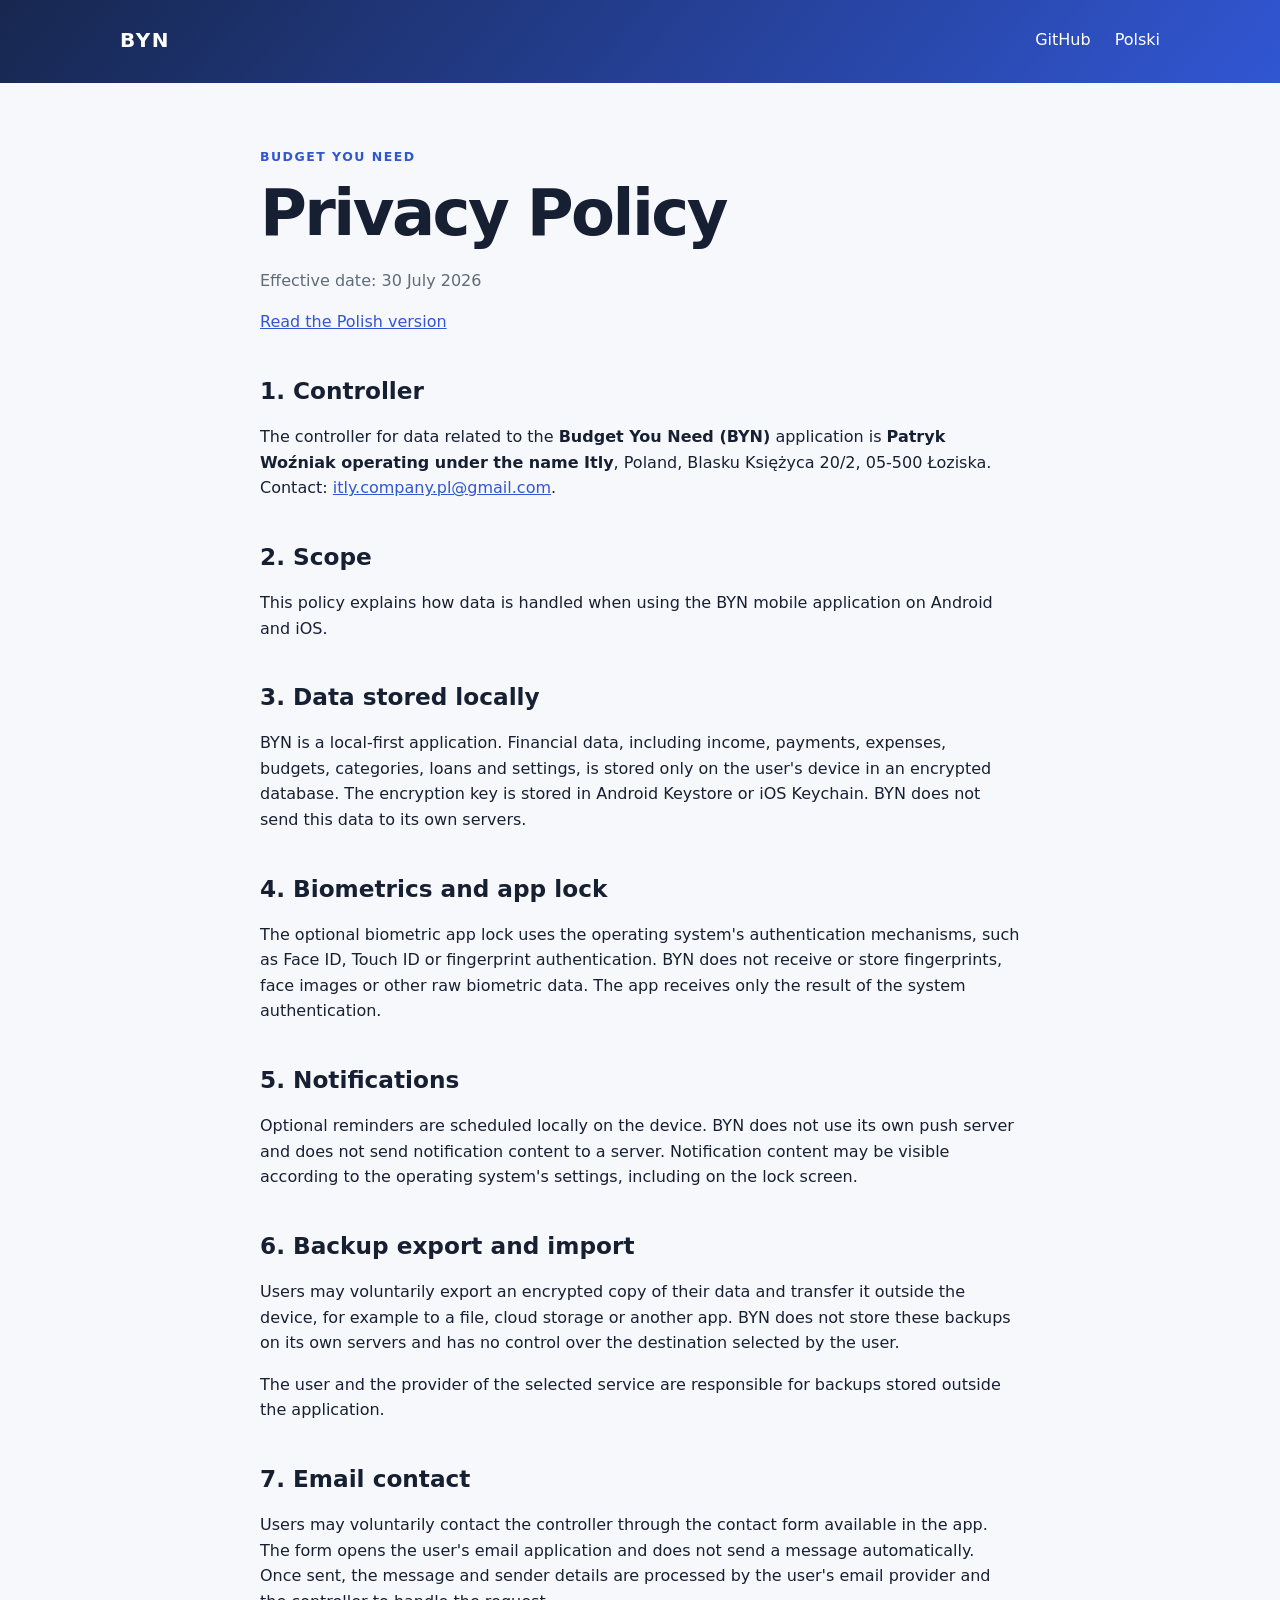
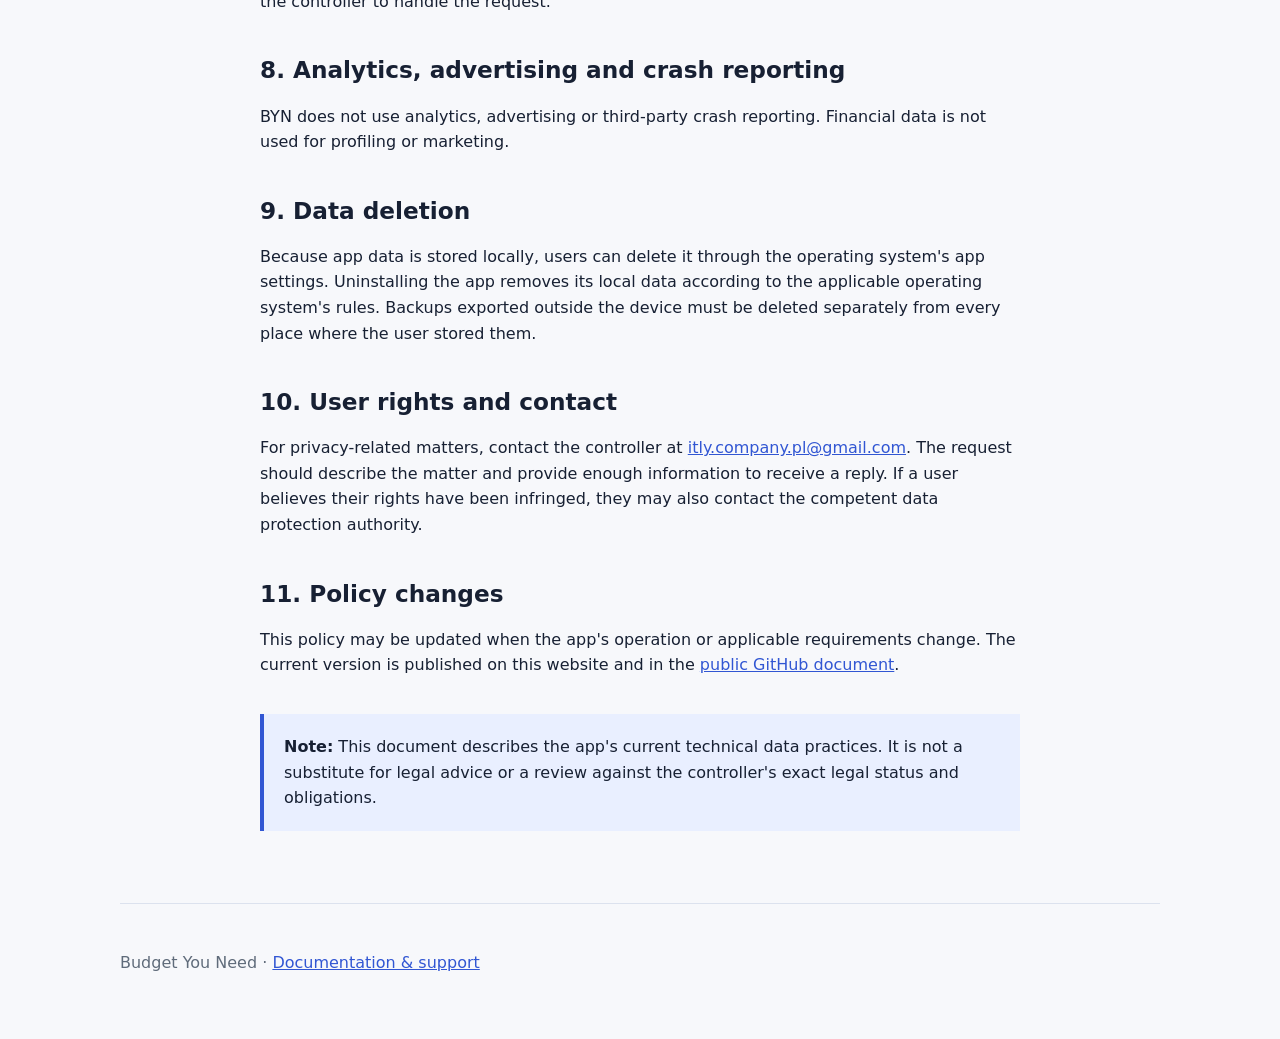
==== site/privacy-policy.html @ f7d80fc5 "Add GitHub Pages documentation site" ====
<!doctype html>
<html lang="en">
  <head>
    <meta charset="utf-8">
    <meta name="viewport" content="width=device-width, initial-scale=1">
    <meta name="description" content="Budget You Need Privacy Policy.">
    <title>Privacy Policy — Budget You Need</title>
    <link rel="stylesheet" href="assets/site.css">
  </head>
  <body>
    <header class="page-header">
      <nav aria-label="Main navigation">
        <a class="brand" href="./">BYN</a>
        <a href="https://github.com/Spleenzy/BudgetYouNeedDocs">GitHub</a>
        <a href="https://github.com/Spleenzy/BudgetYouNeedDocs/blob/main/PRIVACY_POLICY_PL.md">Polski</a>
      </nav>
    </header>
    <main class="document">
      <p class="eyebrow">Budget You Need</p>
      <h1>Privacy Policy</h1>
      <p class="effective">Effective date: 30 July 2026</p>
      <p><a href="https://github.com/Spleenzy/BudgetYouNeedDocs/blob/main/PRIVACY_POLICY_PL.md">Read the Polish version</a></p>

      <h2>1. Controller</h2>
      <p>The controller for data related to the <strong>Budget You Need (BYN)</strong> application is <strong>Patryk Woźniak operating under the name Itly</strong>, Poland, Blasku Księżyca 20/2, 05-500 Łoziska. Contact: <a href="mailto:itly.company.pl@gmail.com">itly.company.pl@gmail.com</a>.</p>
      <h2>2. Scope</h2>
      <p>This policy explains how data is handled when using the BYN mobile application on Android and iOS.</p>
      <h2>3. Data stored locally</h2>
      <p>BYN is a local-first application. Financial data, including income, payments, expenses, budgets, categories, loans and settings, is stored only on the user's device in an encrypted database. The encryption key is stored in Android Keystore or iOS Keychain. BYN does not send this data to its own servers.</p>
      <h2>4. Biometrics and app lock</h2>
      <p>The optional biometric app lock uses the operating system's authentication mechanisms, such as Face ID, Touch ID or fingerprint authentication. BYN does not receive or store fingerprints, face images or other raw biometric data. The app receives only the result of the system authentication.</p>
      <h2>5. Notifications</h2>
      <p>Optional reminders are scheduled locally on the device. BYN does not use its own push server and does not send notification content to a server. Notification content may be visible according to the operating system's settings, including on the lock screen.</p>
      <h2>6. Backup export and import</h2>
      <p>Users may voluntarily export an encrypted copy of their data and transfer it outside the device, for example to a file, cloud storage or another app. BYN does not store these backups on its own servers and has no control over the destination selected by the user.</p>
      <p>The user and the provider of the selected service are responsible for backups stored outside the application.</p>
      <h2>7. Email contact</h2>
      <p>Users may voluntarily contact the controller through the contact form available in the app. The form opens the user's email application and does not send a message automatically. Once sent, the message and sender details are processed by the user's email provider and the controller to handle the request.</p>
      <h2>8. Analytics, advertising and crash reporting</h2>
      <p>BYN does not use analytics, advertising or third-party crash reporting. Financial data is not used for profiling or marketing.</p>
      <h2>9. Data deletion</h2>
      <p>Because app data is stored locally, users can delete it through the operating system's app settings. Uninstalling the app removes its local data according to the applicable operating system's rules. Backups exported outside the device must be deleted separately from every place where the user stored them.</p>
      <h2>10. User rights and contact</h2>
      <p>For privacy-related matters, contact the controller at <a href="mailto:itly.company.pl@gmail.com">itly.company.pl@gmail.com</a>. The request should describe the matter and provide enough information to receive a reply. If a user believes their rights have been infringed, they may also contact the competent data protection authority.</p>
      <h2>11. Policy changes</h2>
      <p>This policy may be updated when the app's operation or applicable requirements change. The current version is published on this website and in the <a href="https://github.com/Spleenzy/BudgetYouNeedDocs/blob/main/PRIVACY_POLICY.md">public GitHub document</a>.</p>
      <aside><strong>Note:</strong> This document describes the app's current technical data practices. It is not a substitute for legal advice or a review against the controller's exact legal status and obligations.</aside>
    </main>
    <footer><p>Budget You Need · <a href="./">Documentation &amp; support</a></p></footer>
  </body>
</html>
---- site/assets/site.css ----
:root { --ink: #172033; --muted: #5f6b7a; --paper: #f7f8fb; --card: #fff; --accent: #3156d3; --line: #dce2ee; }
* { box-sizing: border-box; }
body { margin: 0; color: var(--ink); background: var(--paper); font: 16px/1.6 Inter, ui-sans-serif, system-ui, -apple-system, BlinkMacSystemFont, "Segoe UI", sans-serif; }
a { color: var(--accent); }
nav, main, footer { width: min(100% - 40px, 1040px); margin: auto; }
nav { display: flex; align-items: center; gap: 24px; padding: 24px 0; }
nav .brand { margin-right: auto; color: white; font-size: 1.25rem; font-weight: 800; letter-spacing: .08em; text-decoration: none; }
nav a:not(.brand) { color: white; text-decoration: none; }
.hero, .page-header { color: white; background: linear-gradient(130deg, #17274f, #3156d3); }
.hero-content { width: min(100% - 40px, 1040px); margin: 52px auto 0; padding-bottom: 88px; }
.eyebrow { margin: 0 0 8px; color: var(--accent); font-size: .78rem; font-weight: 800; letter-spacing: .12em; text-transform: uppercase; }
.hero .eyebrow { color: #b9cbff; }
h1, h2, h3 { line-height: 1.2; }
h1 { max-width: 700px; margin: 0; font-size: clamp(2.4rem, 7vw, 4.8rem); letter-spacing: -.04em; }
.lead { max-width: 620px; margin: 20px 0 30px; font-size: 1.2rem; color: #e4eaff; }
.actions { display: flex; flex-wrap: wrap; gap: 12px; }
.button { display: inline-block; padding: 11px 18px; border-radius: 8px; font-weight: 700; text-decoration: none; }
.primary { color: #14244b; background: white; }
.secondary { color: white; border: 1px solid #aebff6; }
main { padding: 72px 0; }
main > section + section { margin-top: 64px; }
h2 { font-size: 1.8rem; }
.grid { display: grid; grid-template-columns: repeat(2, minmax(0, 1fr)); gap: 16px; }
.card { display: block; min-height: 150px; padding: 24px; color: var(--ink); background: var(--card); border: 1px solid var(--line); border-radius: 12px; text-decoration: none; box-shadow: 0 5px 20px rgba(24, 41, 74, .04); }
.card:hover { border-color: #91a8ee; transform: translateY(-2px); }
.card h3 { margin: 0 0 10px; }
.card p { margin: 0; color: var(--muted); }
.notice { padding: 28px; background: #e9efff; border-radius: 12px; }
.notice h2 { margin-top: 0; }
.page-header { min-height: 83px; }
.document { max-width: 760px; padding-top: 64px; }
.document h1 { font-size: clamp(2.4rem, 7vw, 4rem); }
.document h2 { margin-top: 42px; font-size: 1.45rem; }
.effective { color: var(--muted); }
aside { margin-top: 36px; padding: 20px; border-left: 4px solid var(--accent); background: #e9efff; }
footer { padding: 30px 0 48px; color: var(--muted); border-top: 1px solid var(--line); }
@media (max-width: 620px) { nav { gap: 16px; } .grid { grid-template-columns: 1fr; } }
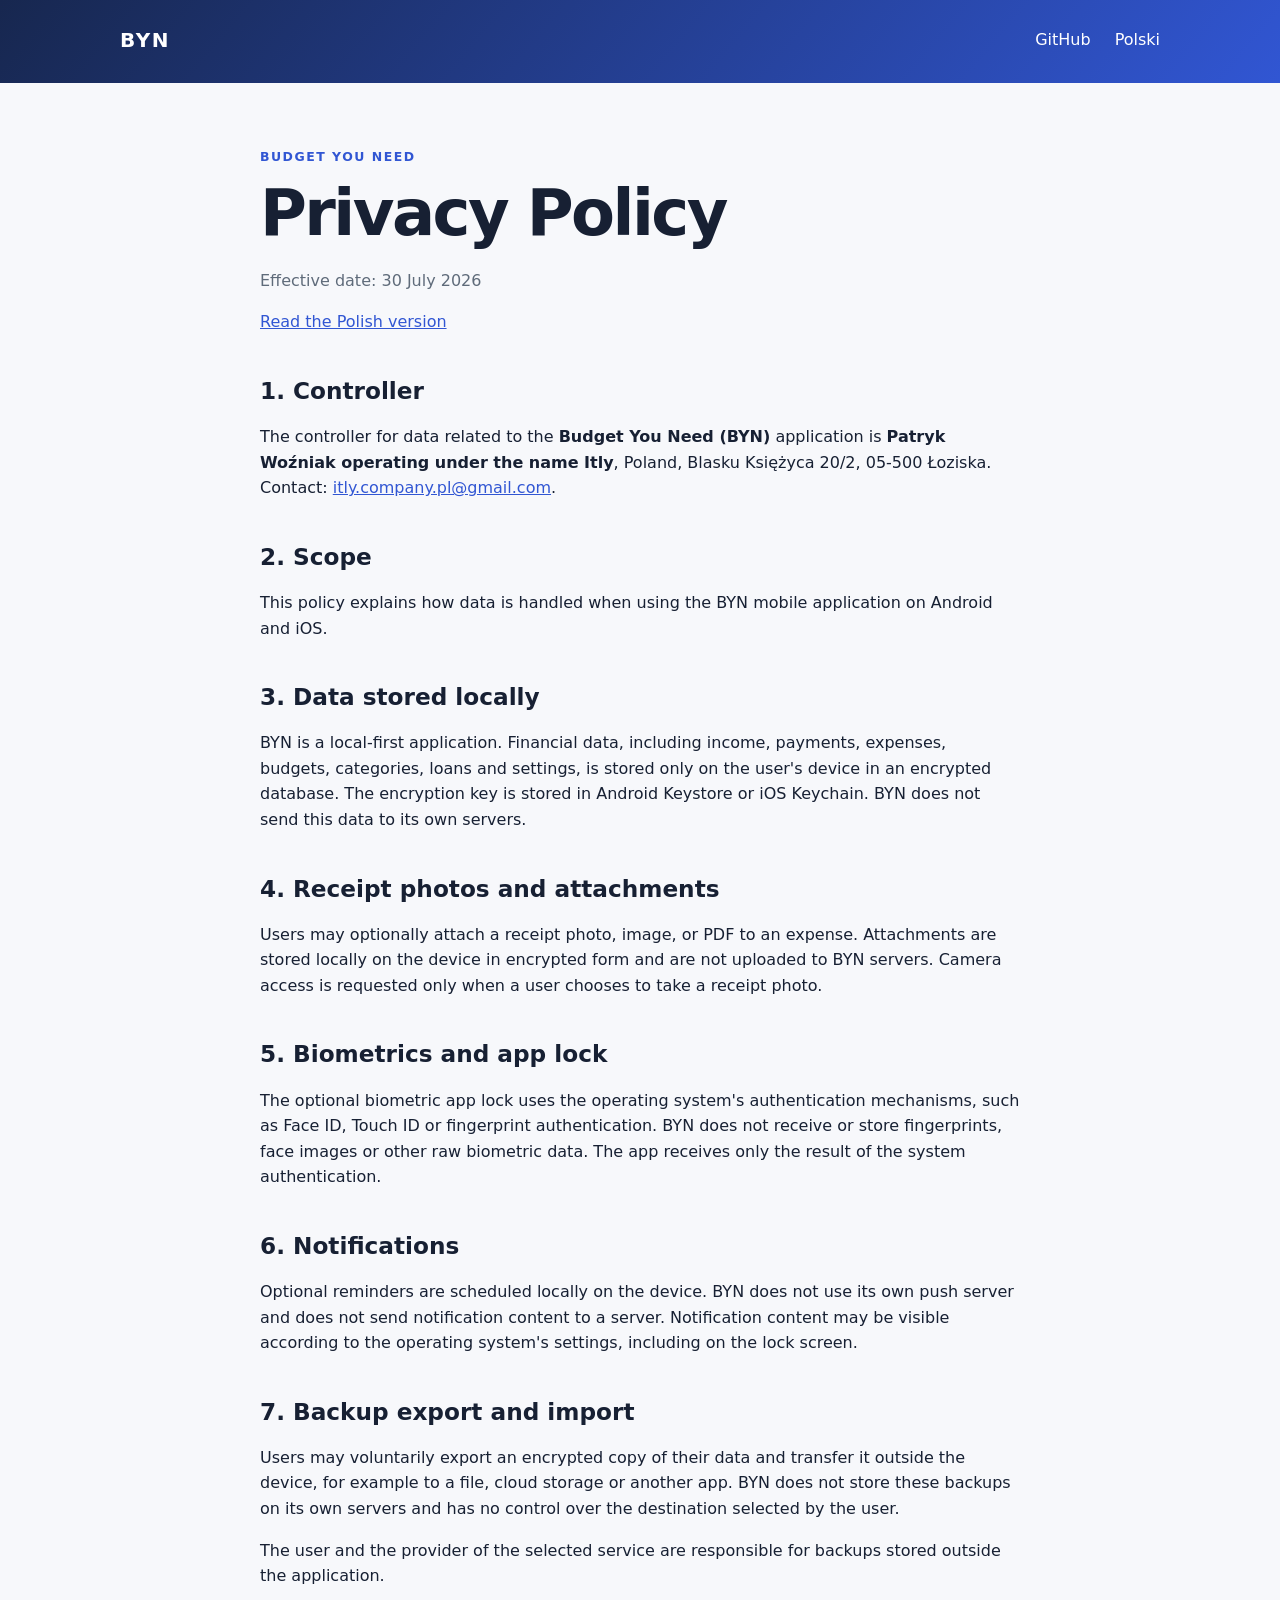
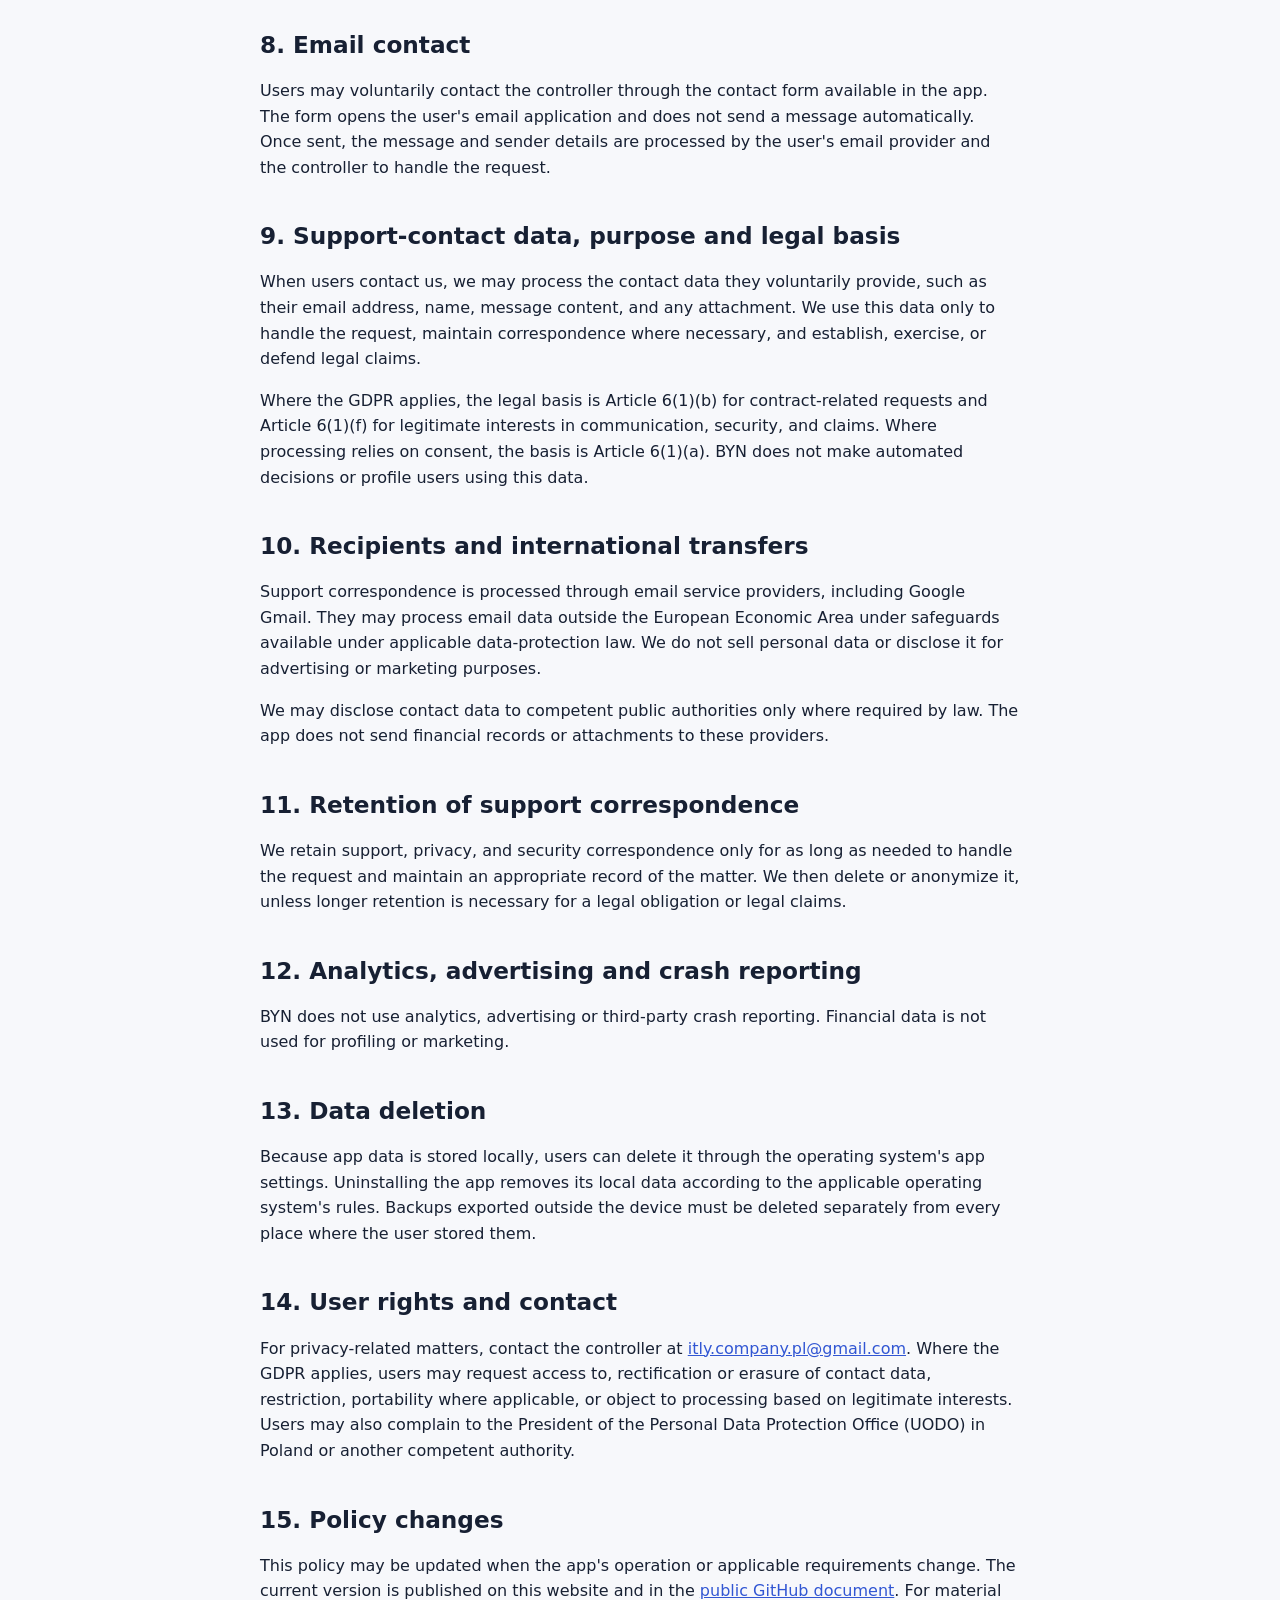
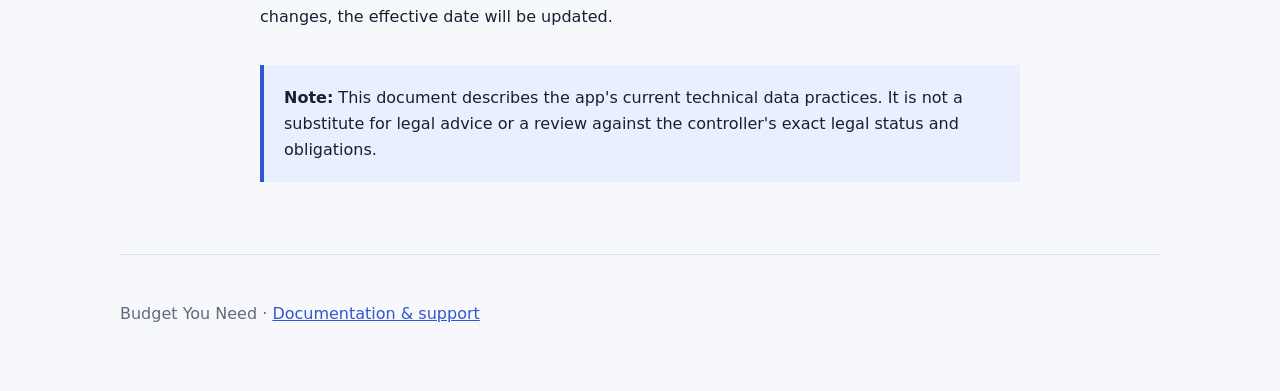
==== commit cbe5289c: "Expand privacy policy disclosures" ====
--- a/site/privacy-policy.html
+++ b/site/privacy-policy.html
@@ -27,23 +27,33 @@
       <p>This policy explains how data is handled when using the BYN mobile application on Android and iOS.</p>
       <h2>3. Data stored locally</h2>
       <p>BYN is a local-first application. Financial data, including income, payments, expenses, budgets, categories, loans and settings, is stored only on the user's device in an encrypted database. The encryption key is stored in Android Keystore or iOS Keychain. BYN does not send this data to its own servers.</p>
-      <h2>4. Biometrics and app lock</h2>
+      <h2>4. Receipt photos and attachments</h2>
+      <p>Users may optionally attach a receipt photo, image, or PDF to an expense. Attachments are stored locally on the device in encrypted form and are not uploaded to BYN servers. Camera access is requested only when a user chooses to take a receipt photo.</p>
+      <h2>5. Biometrics and app lock</h2>
       <p>The optional biometric app lock uses the operating system's authentication mechanisms, such as Face ID, Touch ID or fingerprint authentication. BYN does not receive or store fingerprints, face images or other raw biometric data. The app receives only the result of the system authentication.</p>
-      <h2>5. Notifications</h2>
+      <h2>6. Notifications</h2>
       <p>Optional reminders are scheduled locally on the device. BYN does not use its own push server and does not send notification content to a server. Notification content may be visible according to the operating system's settings, including on the lock screen.</p>
-      <h2>6. Backup export and import</h2>
+      <h2>7. Backup export and import</h2>
       <p>Users may voluntarily export an encrypted copy of their data and transfer it outside the device, for example to a file, cloud storage or another app. BYN does not store these backups on its own servers and has no control over the destination selected by the user.</p>
       <p>The user and the provider of the selected service are responsible for backups stored outside the application.</p>
-      <h2>7. Email contact</h2>
+      <h2>8. Email contact</h2>
       <p>Users may voluntarily contact the controller through the contact form available in the app. The form opens the user's email application and does not send a message automatically. Once sent, the message and sender details are processed by the user's email provider and the controller to handle the request.</p>
-      <h2>8. Analytics, advertising and crash reporting</h2>
+      <h2>9. Support-contact data, purpose and legal basis</h2>
+      <p>When users contact us, we may process the contact data they voluntarily provide, such as their email address, name, message content, and any attachment. We use this data only to handle the request, maintain correspondence where necessary, and establish, exercise, or defend legal claims.</p>
+      <p>Where the GDPR applies, the legal basis is Article 6(1)(b) for contract-related requests and Article 6(1)(f) for legitimate interests in communication, security, and claims. Where processing relies on consent, the basis is Article 6(1)(a). BYN does not make automated decisions or profile users using this data.</p>
+      <h2>10. Recipients and international transfers</h2>
+      <p>Support correspondence is processed through email service providers, including Google Gmail. They may process email data outside the European Economic Area under safeguards available under applicable data-protection law. We do not sell personal data or disclose it for advertising or marketing purposes.</p>
+      <p>We may disclose contact data to competent public authorities only where required by law. The app does not send financial records or attachments to these providers.</p>
+      <h2>11. Retention of support correspondence</h2>
+      <p>We retain support, privacy, and security correspondence only for as long as needed to handle the request and maintain an appropriate record of the matter. We then delete or anonymize it, unless longer retention is necessary for a legal obligation or legal claims.</p>
+      <h2>12. Analytics, advertising and crash reporting</h2>
       <p>BYN does not use analytics, advertising or third-party crash reporting. Financial data is not used for profiling or marketing.</p>
-      <h2>9. Data deletion</h2>
+      <h2>13. Data deletion</h2>
       <p>Because app data is stored locally, users can delete it through the operating system's app settings. Uninstalling the app removes its local data according to the applicable operating system's rules. Backups exported outside the device must be deleted separately from every place where the user stored them.</p>
-      <h2>10. User rights and contact</h2>
-      <p>For privacy-related matters, contact the controller at <a href="mailto:itly.company.pl@gmail.com">itly.company.pl@gmail.com</a>. The request should describe the matter and provide enough information to receive a reply. If a user believes their rights have been infringed, they may also contact the competent data protection authority.</p>
-      <h2>11. Policy changes</h2>
-      <p>This policy may be updated when the app's operation or applicable requirements change. The current version is published on this website and in the <a href="https://github.com/Spleenzy/BudgetYouNeedDocs/blob/main/PRIVACY_POLICY.md">public GitHub document</a>.</p>
+      <h2>14. User rights and contact</h2>
+      <p>For privacy-related matters, contact the controller at <a href="mailto:itly.company.pl@gmail.com">itly.company.pl@gmail.com</a>. Where the GDPR applies, users may request access to, rectification or erasure of contact data, restriction, portability where applicable, or object to processing based on legitimate interests. Users may also complain to the President of the Personal Data Protection Office (UODO) in Poland or another competent authority.</p>
+      <h2>15. Policy changes</h2>
+      <p>This policy may be updated when the app's operation or applicable requirements change. The current version is published on this website and in the <a href="https://github.com/Spleenzy/BudgetYouNeedDocs/blob/main/PRIVACY_POLICY.md">public GitHub document</a>. For material changes, the effective date will be updated.</p>
       <aside><strong>Note:</strong> This document describes the app's current technical data practices. It is not a substitute for legal advice or a review against the controller's exact legal status and obligations.</aside>
     </main>
     <footer><p>Budget You Need · <a href="./">Documentation &amp; support</a></p></footer>
